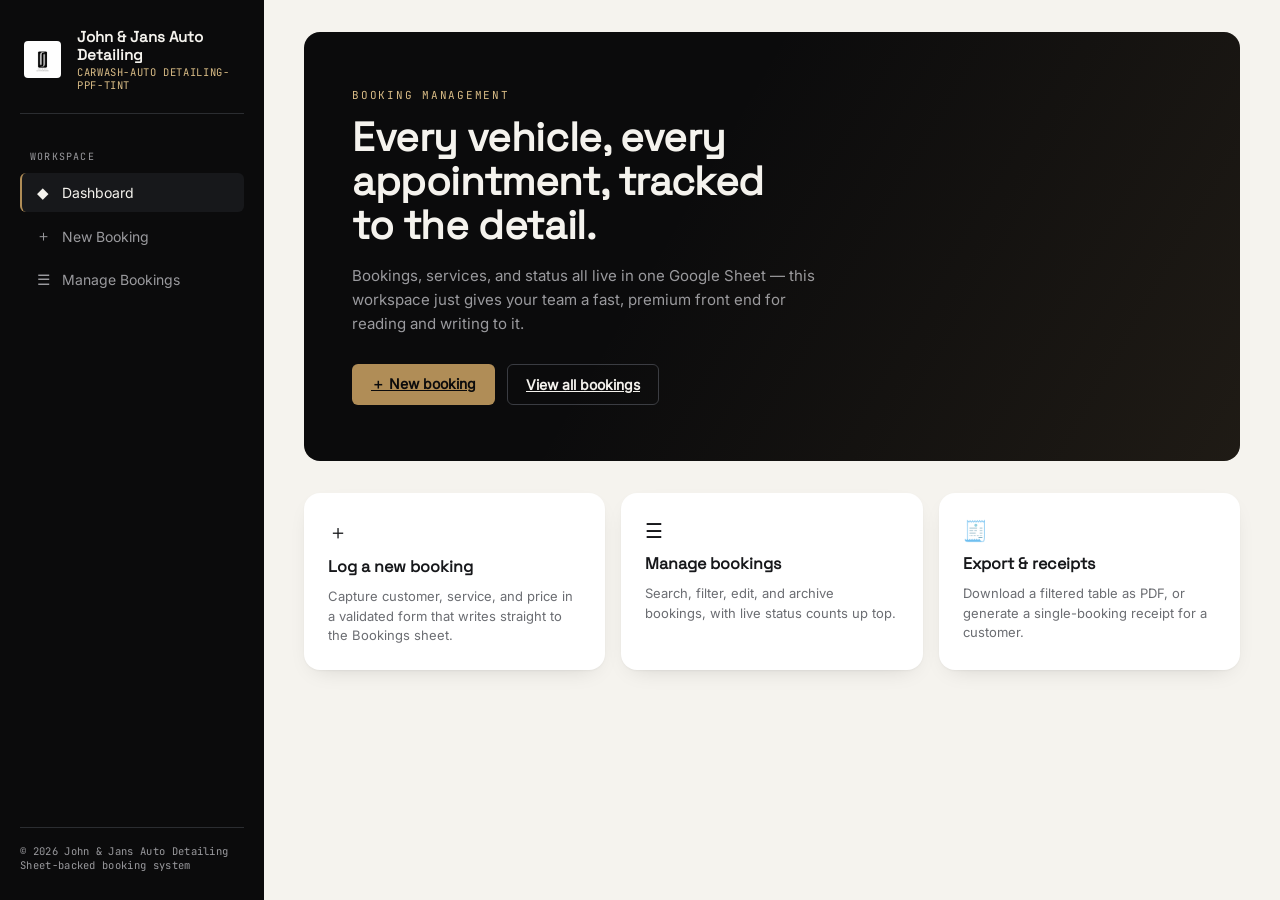
==== index.html @ db54d27c "Add files via upload" ====
<!DOCTYPE html>
<html lang="en">
<head>
<meta charset="UTF-8" />
<meta name="viewport" content="width=device-width, initial-scale=1.0" />
<title>John &amp; Jans Auto Detailing — Booking System</title>
<link rel="icon" href="assets/logo.jpg" />
<link rel="stylesheet" href="css/styles.css" />
</head>
<body>

<div class="app-shell">

  <div class="sidebar-scrim" data-sidebar-scrim></div>

  <aside class="sidebar" data-sidebar>
    <div class="sidebar__badge">
      <img src="assets/logo.jpg" alt="John & Jans Auto Detailing" class="sidebar__badge-mark" />
      <div class="sidebar__badge-text">
        <span class="sidebar__badge-name" data-company-name>John &amp; Jans Auto Detailing</span>
        <span class="sidebar__badge-tagline" data-company-tagline>Carwash-Auto Detailing-PPF-Tint</span>
      </div>
    </div>

    <nav class="sidebar__nav">
      <span class="sidebar__nav-eyebrow">Workspace</span>
      <a class="nav-link" href="index.html" data-nav-link><span class="nav-link__icon">◆</span>Dashboard</a>
      <a class="nav-link" href="booking.html" data-nav-link><span class="nav-link__icon">＋</span>New Booking</a>
      <a class="nav-link" href="table.html" data-nav-link><span class="nav-link__icon">☰</span>Manage Bookings</a>
    </nav>

    <div class="sidebar__footer">
      © <span data-current-year></span> <span data-company-name></span><br />
      Sheet-backed booking system
    </div>
  </aside>

  <main class="workspace">
    <div class="topbar">
      <button type="button" class="icon-btn" data-sidebar-toggle aria-label="Open menu">☰</button>
      <span class="sidebar__badge-name" data-company-name></span>
    </div>

    <section class="hero">
      <span class="hero__eyebrow">Booking Management</span>
      <h1 class="hero__title">Every vehicle, every appointment, tracked to the detail.</h1>
      <p class="hero__subtitle">
        Bookings, services, and status all live in one Google Sheet — this workspace just gives your
        team a fast, premium front end for reading and writing to it.
      </p>
      <div class="hero__actions">
        <a href="booking.html" class="btn btn--accent">＋ New booking</a>
        <a href="table.html" class="btn btn--ghost" style="color:#f5f3ee;border-color:#3a3c42;">View all bookings</a>
      </div>
    </section>

    <div class="quicklinks">
      <a href="booking.html" class="quicklink">
        <span class="quicklink__icon">＋</span>
        <span class="quicklink__title">Log a new booking</span>
        <span class="quicklink__desc">Capture customer, service, and price in a validated form that writes straight to the Bookings sheet.</span>
      </a>
      <a href="table.html" class="quicklink">
        <span class="quicklink__icon">☰</span>
        <span class="quicklink__title">Manage bookings</span>
        <span class="quicklink__desc">Search, filter, edit, and archive bookings, with live status counts up top.</span>
      </a>
      <a href="table.html" class="quicklink">
        <span class="quicklink__icon">🧾</span>
        <span class="quicklink__title">Export &amp; receipts</span>
        <span class="quicklink__desc">Download a filtered table as PDF, or generate a single-booking receipt for a customer.</span>
      </a>
    </div>
  </main>
</div>

<script src="js/config.js"></script>
<script src="js/api.js"></script>
<script src="js/ui.js"></script>
<script src="js/app.js"></script>
</body>
</html>
---- css/styles.css ----
/* ==========================================================
   LUMIÈRE DETAIL — Booking System
   Design language: dark chrome exterior / light leather interior.
   Sidebar reads like the car's badge; the workspace reads like
   sitting in the cabin. Mono type stands in for the instrument
   cluster wherever numbers or IDs appear.
   ========================================================== */

/* Fonts are loaded from each page's <head> as non-blocking <link> tags
   (see the "font loading" comment near the top of index.html/booking.html/
   table.html) rather than @import here — @import forces the browser to
   finish downloading this file, discover the import, then fetch the
   fonts before it can paint anything, which is what caused the visible
   flash/delay between page loads. */

:root {
  /* -- exterior (dark) -- */
  --ink: #0b0b0c;
  --graphite: #17181b;
  --steel: #2b2d31;
  --steel-soft: #3a3c42;

  /* -- interior (light) -- */
  --bone: #f5f3ee;
  --bone-dim: #eae7de;
  --paper: #ffffff;

  /* -- signature accent -- */
  --brass: #b08d57;
  --brass-light: #d9bc86;
  --brass-dark: #8a6c3f;

  /* -- status -- */
  --status-pending: #6b6f76;
  --status-ongoing: #b08d57;
  --status-completed: #4f7a5b;
  --status-cancelled: #a6453d;

  /* -- text -- */
  --text-dark: #17181b;
  --text-muted: #6b6d72;
  --text-on-dark: #f5f3ee;
  --text-on-dark-muted: #9a9a9e;

  --font-display: 'Space Grotesk', 'Space Grotesk Fallback', sans-serif;
  --font-body: 'Inter', 'Inter Fallback', sans-serif;
  --font-mono: 'JetBrains Mono', 'JetBrains Mono Fallback', monospace;

  --radius-sm: 6px;
  --radius-md: 10px;
  --radius-lg: 16px;

  --shadow-card: 0 1px 2px rgba(11, 11, 12, 0.04), 0 8px 24px -12px rgba(11, 11, 12, 0.18);
  --shadow-modal: 0 24px 64px -12px rgba(11, 11, 12, 0.45);
}

* { box-sizing: border-box; }

html, body {
  margin: 0;
  padding: 0;
  background: var(--bone);
  color: var(--text-dark);
  font-family: var(--font-body);
  -webkit-font-smoothing: antialiased;
}

h1, h2, h3, h4 {
  font-family: var(--font-display);
  letter-spacing: -0.01em;
  margin: 0;
}

.mono { font-family: var(--font-mono); font-variant-numeric: tabular-nums; }
.muted { color: var(--text-muted); }

a { color: inherit; }

::selection { background: var(--brass-light); color: var(--ink); }

/* ==========================================================
   App shell
   ========================================================== */

.app-shell {
  display: flex;
  min-height: 100vh;
}

/* -- sidebar (the "badge") -- */

.sidebar {
  width: 264px;
  flex-shrink: 0;
  background: var(--ink);
  color: var(--text-on-dark);
  display: flex;
  flex-direction: column;
  padding: 28px 20px;
  position: sticky;
  top: 0;
  height: 100vh;
  z-index: 40;
}

.sidebar__badge {
  display: flex;
  align-items: center;
  gap: 12px;
  padding-bottom: 22px;
  margin-bottom: 22px;
  border-bottom: 1px solid var(--steel);
}

  .sidebar__badge-mark {
     width: 45px;
     height: 45px;
     border-radius: 8px;
     /*border: 1px solid var(--brass);*/
     display: flex;
     align-items: center;
     justify-content: center;
     font-family: var(--font-mono);
     font-size: 12px;
     letter-spacing: 0.04em;
     color: var(--brass-light);
     flex-shrink: 0;
     object-fit: contain;
     padding: 4px;
   }

.sidebar__badge-text {
  display: flex;
  flex-direction: column;
  line-height: 1.2;
}

.sidebar__badge-name {
  font-family: var(--font-display);
  font-weight: 600;
  font-size: 15px;
  color: var(--text-on-dark);
}

.sidebar__badge-tagline {
  font-family: var(--font-mono);
  font-size: 10.5px;
  letter-spacing: 0.06em;
  text-transform: uppercase;
  color: var(--brass-light);
  margin-top: 2px;
}

.sidebar__nav {
  display: flex;
  flex-direction: column;
  gap: 4px;
}

.sidebar__nav-eyebrow {
  font-family: var(--font-mono);
  font-size: 10px;
  letter-spacing: 0.12em;
  text-transform: uppercase;
  color: var(--text-on-dark-muted);
  margin: 14px 10px 6px;
}

.nav-link {
  display: flex;
  align-items: center;
  gap: 10px;
  padding: 10px 12px;
  border-radius: var(--radius-sm);
  color: var(--text-on-dark-muted);
  text-decoration: none;
  font-size: 14px;
  font-weight: 500;
  transition: background 0.15s ease, color 0.15s ease;
  border-left: 2px solid transparent;
}

.nav-link:hover {
  background: var(--graphite);
  color: var(--text-on-dark);
}

.nav-link--active {
  background: var(--graphite);
  color: var(--text-on-dark);
  border-left-color: var(--brass);
}

.nav-link__icon { font-size: 15px; width: 18px; text-align: center; }

.sidebar__footer {
  margin-top: auto;
  padding-top: 16px;
  border-top: 1px solid var(--steel);
  font-family: var(--font-mono);
  font-size: 10.5px;
  color: var(--text-on-dark-muted);
  letter-spacing: 0.03em;
}

.sidebar-scrim {
  display: none;
}

/* -- main workspace (the "cabin") -- */

.workspace {
  flex: 1;
  min-width: 0;
  padding: 32px 40px 64px;
}

.topbar {
  display: none;
  align-items: center;
  justify-content: space-between;
  margin-bottom: 20px;
}

.page-header {
  display: flex;
  align-items: flex-end;
  justify-content: space-between;
  gap: 16px;
  margin-bottom: 28px;
  flex-wrap: wrap;
}

.page-header__eyebrow {
  font-family: var(--font-mono);
  font-size: 11px;
  letter-spacing: 0.14em;
  text-transform: uppercase;
  color: var(--brass-dark);
  display: block;
  margin-bottom: 6px;
}

.page-header__title {
  font-size: 28px;
  font-weight: 700;
  color: var(--text-dark);
}

.page-header__subtitle {
  color: var(--text-muted);
  font-size: 14px;
  margin-top: 6px;
  max-width: 52ch;
}

/* ==========================================================
   Buttons
   ========================================================== */

.btn {
  display: inline-flex;
  align-items: center;
  justify-content: center;
  gap: 8px;
  font-family: var(--font-body);
  font-weight: 600;
  font-size: 14px;
  border-radius: var(--radius-sm);
  padding: 10px 18px;
  border: 1px solid transparent;
  cursor: pointer;
  transition: transform 0.08s ease, background 0.15s ease, border-color 0.15s ease;
  white-space: nowrap;
}
.btn:active { transform: translateY(1px); }
.btn:disabled { opacity: 0.6; cursor: not-allowed; }

.btn--primary {
  background: var(--ink);
  color: var(--bone);
}
.btn--primary:hover:not(:disabled) { background: var(--graphite); }

.btn--accent {
  background: var(--brass);
  color: var(--ink);
}
.btn--accent:hover:not(:disabled) { background: var(--brass-dark); color: var(--text-on-dark); }

.btn--ghost {
  background: transparent;
  color: var(--text-dark);
  border-color: var(--steel-soft);
}
.btn--ghost:hover:not(:disabled) { background: var(--bone-dim); }

.btn--danger {
  background: var(--status-cancelled);
  color: #fff;
}
.btn--danger:hover:not(:disabled) { background: #8a372f; }

.btn--full { width: 100%; }

.spinner {
  width: 14px;
  height: 14px;
  border-radius: 50%;
  border: 2px solid currentColor;
  border-right-color: transparent;
  animation: spin 0.7s linear infinite;
  display: inline-block;
}
@keyframes spin { to { transform: rotate(360deg); } }

/* ==========================================================
   Cards
   ========================================================== */

.card {
  background: var(--paper);
  border-radius: var(--radius-lg);
  box-shadow: var(--shadow-card);
  border: 1px solid rgba(11,11,12,0.05);
}

.summary-grid {
  display: grid;
  grid-template-columns: repeat(5, 1fr);
  gap: 14px;
  margin-bottom: 28px;
}

.stat-card {
  background: var(--paper);
  border-radius: var(--radius-lg);
  padding: 18px 18px 16px;
  box-shadow: var(--shadow-card);
  border-top: 2px solid var(--steel-soft);
  position: relative;
  overflow: hidden;
}
.stat-card--pending { border-top-color: var(--status-pending); }
.stat-card--ongoing { border-top-color: var(--status-ongoing); }
.stat-card--completed { border-top-color: var(--status-completed); }
.stat-card--cancelled { border-top-color: var(--status-cancelled); }
.stat-card--total { border-top-color: var(--ink); background: var(--ink); }
.stat-card--total .stat-card__label,
.stat-card--total .stat-card__value { color: var(--bone); }

.stat-card__label {
  font-family: var(--font-mono);
  font-size: 10.5px;
  letter-spacing: 0.08em;
  text-transform: uppercase;
  color: var(--text-muted);
  display: block;
  margin-bottom: 10px;
}

.stat-card__value {
  font-family: var(--font-mono);
  font-size: 30px;
  font-weight: 600;
  color: var(--text-dark);
  line-height: 1;
}

/* ==========================================================
   Forms
   ========================================================== */

.form-card {
  background: var(--paper);
  border-radius: var(--radius-lg);
  box-shadow: var(--shadow-card);
  padding: 32px;
  max-width: 720px;
}

.form-grid {
  display: grid;
  grid-template-columns: 1fr 1fr;
  gap: 18px 20px;
}

.field { display: flex; flex-direction: column; gap: 6px; }
.field--full { grid-column: 1 / -1; }

.field label {
  font-size: 12.5px;
  font-weight: 600;
  color: var(--text-dark);
  letter-spacing: 0.01em;
}

.field input,
.field select,
.field textarea {
  font-family: var(--font-body);
  font-size: 14px;
  padding: 10px 12px;
  border-radius: var(--radius-sm);
  border: 1px solid var(--bone-dim);
  background: var(--bone);
  color: var(--text-dark);
  transition: border-color 0.15s ease, background 0.15s ease;
}

.field input:focus,
.field select:focus,
.field textarea:focus {
  outline: none;
  border-color: var(--brass);
  background: var(--paper);
}

.field--invalid input,
.field--invalid select,
.field--invalid textarea {
  border-color: var(--status-cancelled);
}

.field-error {
  font-size: 11.5px;
  color: var(--status-cancelled);
  min-height: 14px;
}

.form-actions {
  grid-column: 1 / -1;
  display: flex;
  justify-content: flex-end;
  gap: 12px;
  margin-top: 6px;
}

/* ==========================================================
   Toolbar (search / filter)
   ========================================================== */

.toolbar {
  display: flex;
  align-items: center;
  gap: 12px;
  margin-bottom: 18px;
  flex-wrap: wrap;
}

.search-box {
  position: relative;
  flex: 1;
  min-width: 220px;
}

.search-box input {
  width: 100%;
  padding: 10px 14px 10px 36px;
  border-radius: var(--radius-sm);
  border: 1px solid var(--bone-dim);
  background: var(--paper);
  font-size: 14px;
}
.search-box input:focus { outline: none; border-color: var(--brass); }

.search-box__icon {
  position: absolute;
  left: 12px;
  top: 50%;
  transform: translateY(-50%);
  opacity: 0.5;
  font-size: 14px;
}

.select-control {
  padding: 10px 12px;
  border-radius: var(--radius-sm);
  border: 1px solid var(--bone-dim);
  background: var(--paper);
  font-size: 13.5px;
  font-weight: 500;
  color: var(--text-dark);
}
.select-control:focus { outline: none; border-color: var(--brass); }

/* ==========================================================
   Table
   ========================================================== */

.table-card {
  background: var(--paper);
  border-radius: var(--radius-lg);
  box-shadow: var(--shadow-card);
  overflow: hidden;
}

.table-scroll { overflow-x: auto; }

table.bookings-table {
  width: 100%;
  border-collapse: collapse;
  min-width: 860px;
}

.bookings-table thead th {
  text-align: left;
  font-family: var(--font-mono);
  font-size: 10.5px;
  letter-spacing: 0.07em;
  text-transform: uppercase;
  color: var(--text-muted);
  padding: 14px 16px;
  border-bottom: 1px solid var(--bone-dim);
  background: var(--bone);
  white-space: nowrap;
  cursor: pointer;
  user-select: none;
}

.bookings-table thead th.is-sorted { color: var(--brass-dark); }
.bookings-table thead th[data-sort-key]::after {
  content: '↕';
  opacity: 0.35;
  margin-left: 6px;
  font-size: 10px;
}
.bookings-table thead th.is-sorted[data-sort-dir="asc"]::after { content: '↑'; opacity: 0.9; }
.bookings-table thead th.is-sorted[data-sort-dir="desc"]::after { content: '↓'; opacity: 0.9; }

.bookings-table tbody td {
  padding: 14px 16px;
  border-bottom: 1px solid var(--bone-dim);
  font-size: 13.5px;
  vertical-align: middle;
}

.bookings-table tbody tr:last-child td { border-bottom: none; }
.bookings-table tbody tr:hover { background: rgba(176, 141, 87, 0.05); }

.cell-remarks {
  max-width: 220px;
  overflow: hidden;
  text-overflow: ellipsis;
  white-space: nowrap;
}

.cell-actions { display: flex; gap: 6px; white-space: nowrap; }

.icon-btn {
  border: 1px solid var(--bone-dim);
  background: var(--paper);
  border-radius: var(--radius-sm);
  width: 30px;
  height: 30px;
  cursor: pointer;
  font-size: 13px;
  display: inline-flex;
  align-items: center;
  justify-content: center;
  transition: background 0.15s ease, border-color 0.15s ease;
}
.icon-btn:hover { background: var(--bone); border-color: var(--brass); }
.icon-btn--danger:hover { background: #fbeceb; border-color: var(--status-cancelled); color: var(--status-cancelled); }

/* skeleton */

.skeleton-block {
  display: block;
  height: 12px;
  border-radius: 4px;
  background: linear-gradient(90deg, var(--bone-dim) 25%, #f3f1ea 37%, var(--bone-dim) 63%);
  background-size: 400% 100%;
  animation: skeleton-shimmer 1.4s ease infinite;
}
@keyframes skeleton-shimmer {
  0% { background-position: 100% 50%; }
  100% { background-position: 0 50%; }
}

.empty-state {
  padding: 48px 24px;
  text-align: center;
  color: var(--text-muted);
  font-size: 14px;
}

/* pagination */

.pagination {
  display: flex;
  align-items: center;
  justify-content: center;
  gap: 4px;
  padding: 16px;
}

.pagination__btn {
  min-width: 32px;
  height: 32px;
  border-radius: var(--radius-sm);
  border: 1px solid var(--bone-dim);
  background: var(--paper);
  cursor: pointer;
  font-family: var(--font-mono);
  font-size: 12.5px;
}
.pagination__btn:hover:not(:disabled) { border-color: var(--brass); }
.pagination__btn--active { background: var(--ink); color: var(--bone); border-color: var(--ink); }
.pagination__btn:disabled { opacity: 0.35; cursor: not-allowed; }
.pagination__ellipsis { padding: 0 4px; color: var(--text-muted); }

/* ==========================================================
   Status pills (dashboard indicator lights)
   ========================================================== */

.pill {
  display: inline-flex;
  align-items: center;
  gap: 6px;
  padding: 4px 10px 4px 8px;
  border-radius: 999px;
  font-size: 12px;
  font-weight: 600;
  background: var(--bone-dim);
  color: var(--text-dark);
}

.pill__dot {
  width: 7px;
  height: 7px;
  border-radius: 50%;
  background: var(--status-pending);
  box-shadow: 0 0 0 3px rgba(107,111,118,0.15);
}

.pill--pending .pill__dot { background: var(--status-pending); box-shadow: 0 0 0 3px rgba(107,111,118,0.15); }
.pill--ongoing .pill__dot { background: var(--status-ongoing); box-shadow: 0 0 0 3px rgba(176,141,87,0.2); }
.pill--completed .pill__dot { background: var(--status-completed); box-shadow: 0 0 0 3px rgba(79,122,91,0.18); }
.pill--cancelled .pill__dot { background: var(--status-cancelled); box-shadow: 0 0 0 3px rgba(166,69,61,0.18); }

/* ==========================================================
   Toasts
   ========================================================== */

.toast-host {
  position: fixed;
  bottom: 24px;
  right: 24px;
  display: flex;
  flex-direction: column;
  gap: 10px;
  z-index: 100;
}

.toast {
  display: flex;
  align-items: center;
  gap: 10px;
  background: var(--ink);
  color: var(--bone);
  padding: 12px 16px;
  border-radius: var(--radius-md);
  box-shadow: var(--shadow-modal);
  font-size: 13.5px;
  transform: translateY(8px);
  opacity: 0;
  transition: transform 0.22s ease, opacity 0.22s ease;
  max-width: 320px;
}
.toast--visible { transform: translateY(0); opacity: 1; }

.toast__dot { width: 8px; height: 8px; border-radius: 50%; flex-shrink: 0; background: var(--brass); }
.toast--success .toast__dot { background: var(--status-completed); }
.toast--error .toast__dot { background: var(--status-cancelled); }
.toast--info .toast__dot { background: var(--brass); }

/* ==========================================================
   Modals
   ========================================================== */

.modal-overlay {
  position: fixed;
  inset: 0;
  background: rgba(11, 11, 12, 0.55);
  display: flex;
  align-items: center;
  justify-content: center;
  padding: 20px;
  opacity: 0;
  transition: opacity 0.2s ease;
  z-index: 200;
}
.modal-overlay--visible { opacity: 1; }

.modal-card {
  background: var(--paper);
  border-radius: var(--radius-lg);
  padding: 26px;
  max-width: 420px;
  width: 100%;
  box-shadow: var(--shadow-modal);
  transform: translateY(6px) scale(0.98);
  transition: transform 0.2s ease;
}
.modal-overlay--visible .modal-card { transform: translateY(0) scale(1); }

.modal-card--wide { max-width: 620px; }

.modal-card__title { font-size: 18px; margin-bottom: 10px; }
.modal-card__body { font-size: 14px; color: var(--text-muted); line-height: 1.5; }

.modal-card__actions {
  display: flex;
  justify-content: flex-end;
  gap: 10px;
  margin-top: 22px;
}
.modal-card__actions--full { grid-column: 1 / -1; }

.edit-form {
  display: grid;
  grid-template-columns: 1fr 1fr;
  gap: 16px 18px;
  margin-top: 18px;
}

/* ==========================================================
   Landing (index.html)
   ========================================================== */

.hero {
  background: var(--ink);
  color: var(--bone);
  border-radius: var(--radius-lg);
  padding: 56px 48px;
  position: relative;
  overflow: hidden;
  margin-bottom: 32px;
}

.hero::after {
  content: '';
  position: absolute;
  inset: 0;
  background: linear-gradient(120deg, transparent 40%, rgba(176,141,87,0.12) 100%);
  pointer-events: none;
}

.hero__eyebrow {
  font-family: var(--font-mono);
  font-size: 11px;
  letter-spacing: 0.16em;
  text-transform: uppercase;
  color: var(--brass-light);
  display: block;
  margin-bottom: 14px;
}

.hero__title {
  font-size: 40px;
  font-weight: 700;
  max-width: 16ch;
  line-height: 1.1;
}

.hero__subtitle {
  margin-top: 16px;
  color: var(--text-on-dark-muted);
  max-width: 52ch;
  font-size: 15px;
  line-height: 1.6;
}

.hero__actions {
  display: flex;
  gap: 12px;
  margin-top: 28px;
  position: relative;
}

.quicklinks {
  display: grid;
  grid-template-columns: repeat(3, 1fr);
  gap: 16px;
}

.quicklink {
  background: var(--paper);
  border-radius: var(--radius-lg);
  padding: 24px;
  box-shadow: var(--shadow-card);
  text-decoration: none;
  color: var(--text-dark);
  display: flex;
  flex-direction: column;
  gap: 10px;
  transition: transform 0.15s ease, box-shadow 0.15s ease;
  border-top: 2px solid transparent;
}
.quicklink:hover {
  transform: translateY(-2px);
  border-top-color: var(--brass);
}

.quicklink__icon { font-size: 20px; }
.quicklink__title { font-family: var(--font-display); font-weight: 600; font-size: 16px; }
.quicklink__desc { font-size: 13px; color: var(--text-muted); line-height: 1.5; }

/* ==========================================================
   Responsive
   ========================================================== */

@media (max-width: 980px) {
  .summary-grid { grid-template-columns: repeat(2, 1fr); }
  .quicklinks { grid-template-columns: 1fr; }
  .form-grid, .edit-form { grid-template-columns: 1fr; }
}

@media (max-width: 860px) {
  .sidebar {
    position: fixed;
    left: 0;
    transform: translateX(-100%);
    transition: transform 0.25s ease;
    box-shadow: var(--shadow-modal);
  }
  .sidebar--open { transform: translateX(0); }

  .sidebar-scrim {
    display: block;
    position: fixed;
    inset: 0;
    background: rgba(11,11,12,0.5);
    opacity: 0;
    pointer-events: none;
    transition: opacity 0.2s ease;
    z-index: 39;
  }
  .sidebar-scrim--visible { opacity: 1; pointer-events: auto; }

  .workspace { padding: 20px 18px 48px; }
  .topbar { display: flex; }
  .hero { padding: 36px 24px; }
  .hero__title { font-size: 30px; }
}

@media (max-width: 620px) {
  .summary-grid { grid-template-columns: repeat(2, 1fr); }
  .toolbar { flex-direction: column; align-items: stretch; }
  .form-card { padding: 22px; }
}

@font-face {
  font-family: 'Space Grotesk';
  src: url('fonts/space-grotesk-v22-latin-regular.woff2') format('woff2');
  font-display: swap;
}

@font-face {
  font-family: 'Inter';
  src: url('fonts/inter-v20-latin-regular.woff2') format('woff2');
}

@font-face {
  font-family: 'JetBrains Mono';
  src: url('fonts/jetbrains-mono-v24-latin-regular.woff2') format('woff2');
}
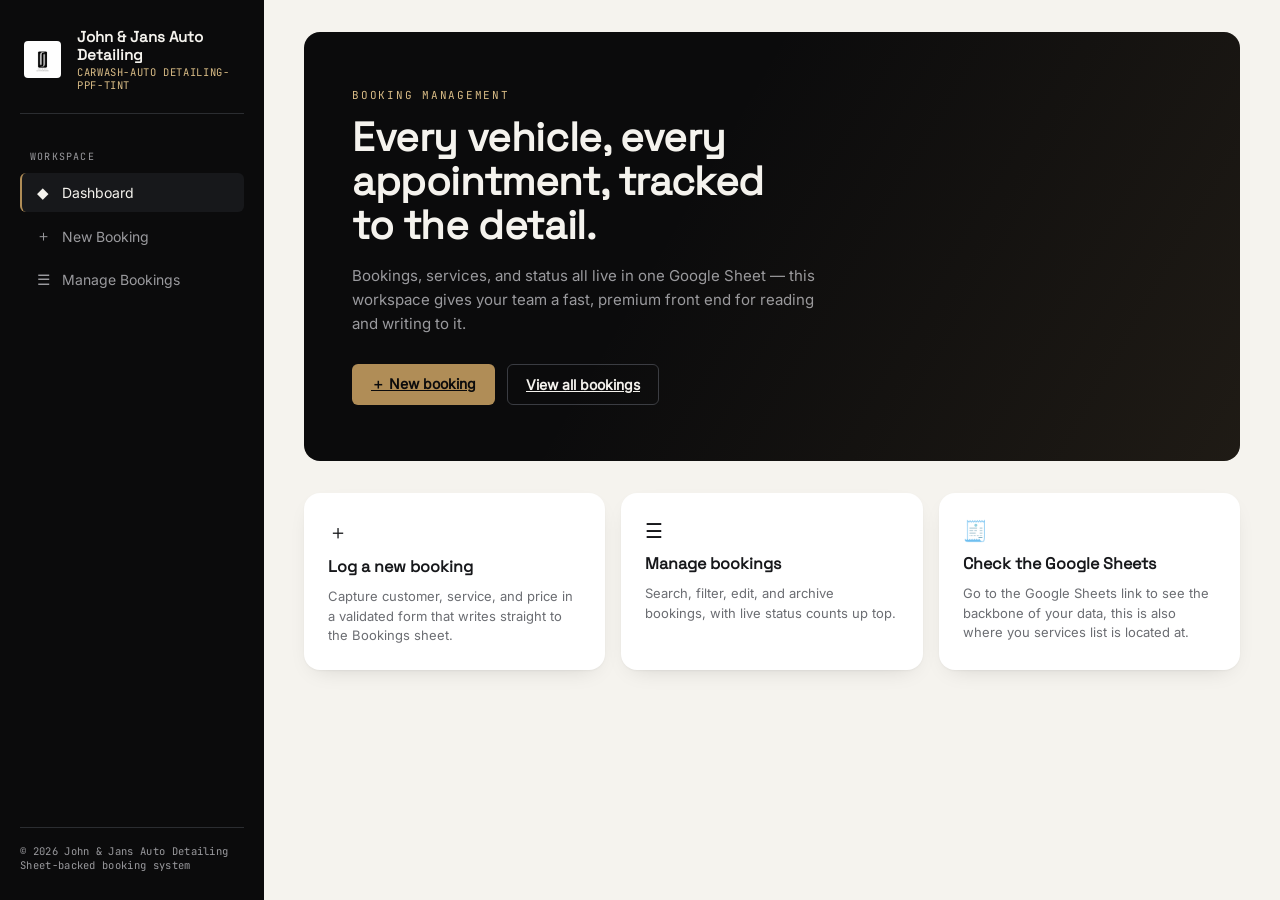
==== commit edd3db82: "Update index.html" ====
--- a/index.html
+++ b/index.html
@@ -45,7 +45,7 @@
       <span class="hero__eyebrow">Booking Management</span>
       <h1 class="hero__title">Every vehicle, every appointment, tracked to the detail.</h1>
       <p class="hero__subtitle">
-        Bookings, services, and status all live in one Google Sheet — this workspace just gives your
+        Bookings, services, and status all live in one Google Sheet — this workspace gives your
         team a fast, premium front end for reading and writing to it.
       </p>
       <div class="hero__actions">
@@ -65,10 +65,10 @@
         <span class="quicklink__title">Manage bookings</span>
         <span class="quicklink__desc">Search, filter, edit, and archive bookings, with live status counts up top.</span>
       </a>
-      <a href="table.html" class="quicklink">
+      <a href="https://docs.google.com/spreadsheets/d/1dHJnOyQuIRfEGbAuyeUECg1EyyWITos9wJ1EvGnZHcA/edit?usp=sharing" target="_blank" rel="noopener noreferrer" class="quicklink">
         <span class="quicklink__icon">🧾</span>
-        <span class="quicklink__title">Export &amp; receipts</span>
-        <span class="quicklink__desc">Download a filtered table as PDF, or generate a single-booking receipt for a customer.</span>
+        <span class="quicklink__title">Check the Google Sheets</span>
+        <span class="quicklink__desc">Go to the Google Sheets link to see the backbone of your data, this is also where you services list is located at.</span>
       </a>
     </div>
   </main>
